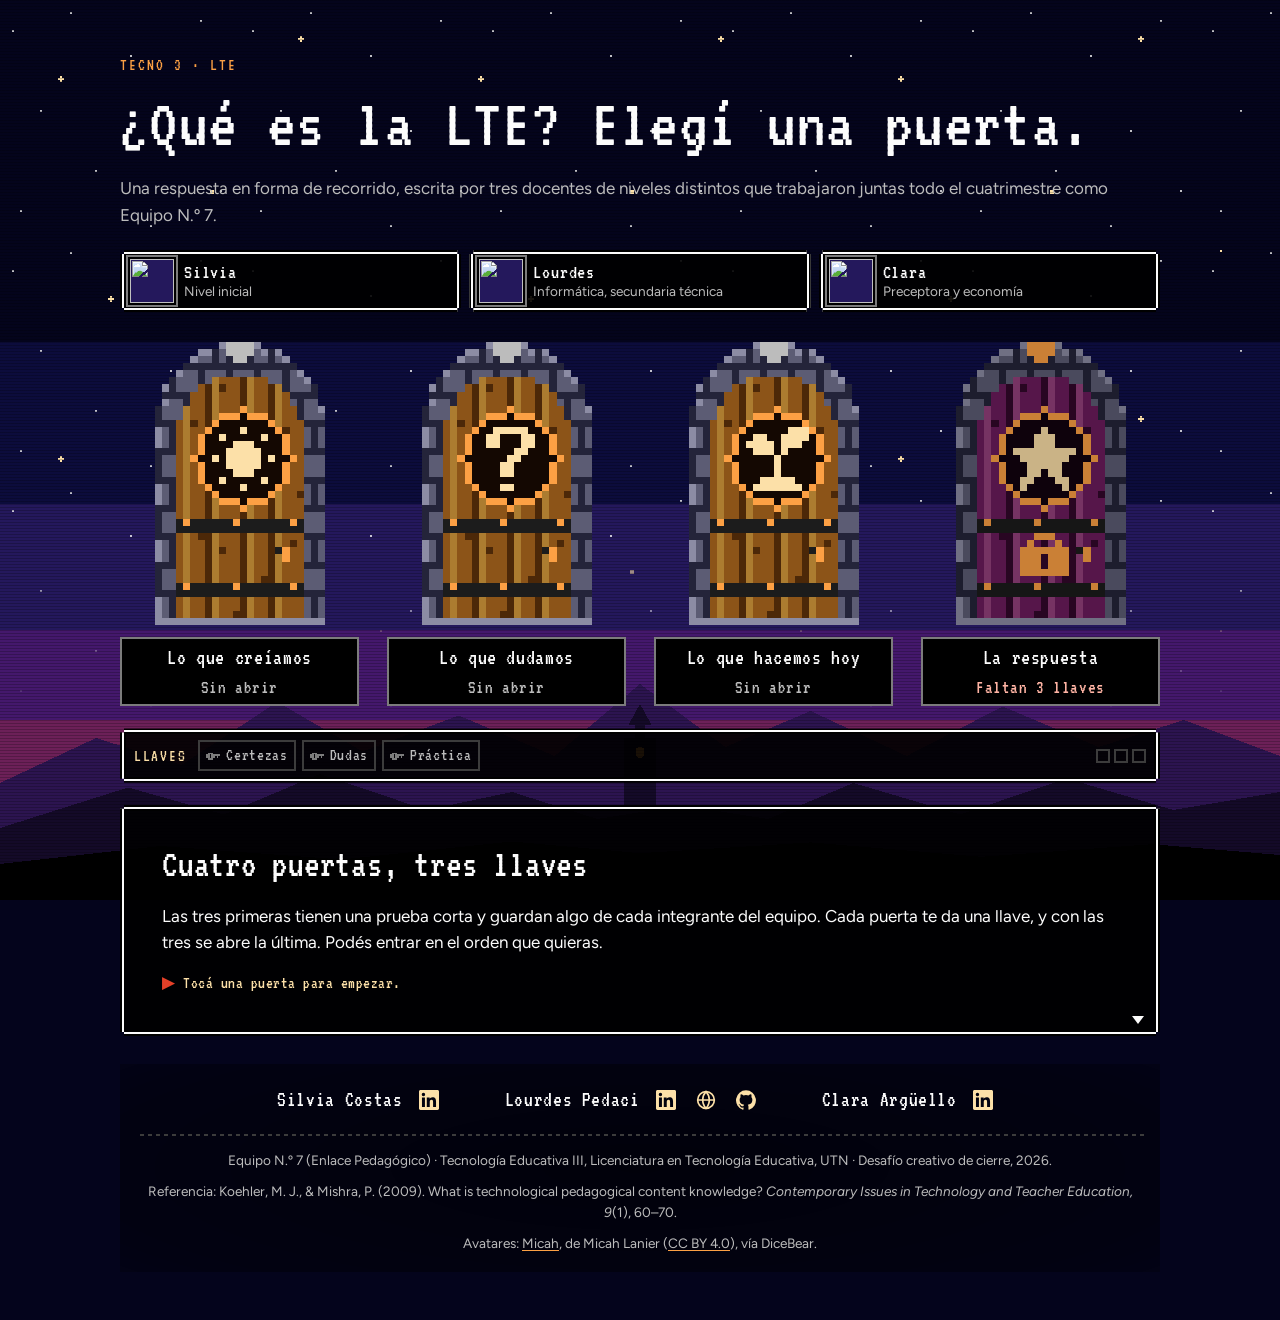
==== index.html @ 6fefd62e "Renombra el sitio a «Final de recorrido» Co-Authored-By: Claude Opus 5.5 <noreply@anthropic.com>" ====
<!doctype html>
<html lang="es">
<head>
  <meta charset="utf-8">
  <meta name="viewport" content="width=device-width, initial-scale=1, viewport-fit=cover">
  <title>Final de recorrido · ¿Qué es la LTE?</title>
  <meta name="description" content="Una respuesta en forma de recorrido, escrita por tres docentes de niveles distintos que trabajaron juntas todo el cuatrimestre como Equipo N.º 7.">
  <meta name="theme-color" content="#070C18">
  <meta name="color-scheme" content="dark">
  <meta property="og:title" content="Final de recorrido · ¿Qué es la LTE?">
  <meta property="og:description" content="Una respuesta en forma de recorrido, escrita por tres docentes de niveles distintos que trabajaron juntas todo el cuatrimestre como Equipo N.º 7.">
  <meta property="og:type" content="website">
  <link rel="icon" href="assets/favicon.svg" type="image/svg+xml">
  <link rel="preconnect" href="https://fonts.googleapis.com">
  <link rel="preconnect" href="https://fonts.gstatic.com" crossorigin>
  <link rel="preconnect" href="https://api.dicebear.com" crossorigin>
  <link rel="stylesheet" href="https://fonts.googleapis.com/css2?family=VT323&family=Figtree:wght@400;500;600&display=swap">
  <link rel="stylesheet" href="css/styles.css?v=18">
  <script src="js/content.js?v=18" defer></script>
  <script src="js/avatars.js?v=18" defer></script>
  <script src="js/doors.js?v=18" defer></script>
  <script src="js/app.js?v=18" defer></script>
</head>
<body>
<div class="scene" aria-hidden="true">
  <div class="scanlines"></div>
  <div class="stars s1"></div>
  <div class="stars s2"></div>
  <svg class="ridge" viewBox="0 0 1200 300" preserveAspectRatio="none">
    <path class="far" d="M0 170L90 120L170 150L260 80L340 135L430 95L520 140L600 60L680 130L760 90L850 140L940 85L1030 130L1110 100L1200 140V300H0Z"></path>
    <path class="mid" d="M0 220L120 175L210 205L300 160L400 200L480 180L560 210L640 195L720 210L800 170L900 205L1000 165L1100 200L1200 180V300H0Z"></path>
    <path class="mid" d="M585 196V120h10v-14h-6l11-24 11 24h-6v14h10v76Z"></path>
    <rect class="tower-light" x="596" y="130" width="8" height="12" rx="4"></rect>
    <path class="near" d="M0 260L150 240L320 255L480 235L600 248L760 236L920 252L1080 238L1200 250V300H0Z"></path>
  </svg>
  <div class="embers"><i style="left:8%;animation-duration:14s;animation-delay:0s;--dx:30px"></i><i style="left:18%;animation-duration:18s;animation-delay:4s;--dx:-20px"></i><i style="left:31%;animation-duration:12s;animation-delay:7s;--dx:25px"></i><i style="left:44%;animation-duration:16s;animation-delay:2s;--dx:-30px"></i><i style="left:52%;animation-duration:20s;animation-delay:9s;--dx:15px"></i><i style="left:63%;animation-duration:13s;animation-delay:5s;--dx:-25px"></i><i style="left:72%;animation-duration:17s;animation-delay:1s;--dx:35px"></i><i style="left:84%;animation-duration:15s;animation-delay:8s;--dx:-15px"></i><i style="left:93%;animation-duration:19s;animation-delay:3s;--dx:20px"></i><i style="left:38%;animation-duration:22s;animation-delay:11s;--dx:-10px"></i></div>
</div>

<div class="wrap">
  <header>
    <div class="eyebrow">Tecno 3 · LTE</div>
    <h1>¿Qué es la LTE? Elegí una puerta.</h1>
    <p class="lede">Una respuesta en forma de recorrido, escrita por tres docentes de niveles distintos que trabajaron juntas todo el cuatrimestre como Equipo N.º 7.</p>
    <ul class="team" id="team" aria-label="Equipo"></ul>
  </header>

  <nav class="doors" id="doors" aria-label="Puertas"></nav>

  <div class="hud" id="hud">
    <div class="keys" id="keys" role="group" aria-label="Llaves conseguidas"></div>
    <div class="meter" aria-hidden="true"><span></span><span></span><span></span></div>
  </div>

  <main class="room" id="room" aria-labelledby="room-title"></main>
  <p class="sr-only" id="sr-live" role="status" aria-live="polite"></p>

  <footer>
    <svg class="icon-sprite" aria-hidden="true" focusable="false">
      <symbol id="i-linkedin" viewBox="0 0 24 24"><path fill="currentColor" d="M20.45 20.45h-3.55v-5.57c0-1.33-.03-3.04-1.85-3.04-1.85 0-2.14 1.45-2.14 2.94v5.67H9.35V9h3.41v1.56h.05c.48-.9 1.64-1.85 3.37-1.85 3.6 0 4.27 2.37 4.27 5.46v6.28zM5.34 7.43a2.06 2.06 0 1 1 0-4.13 2.06 2.06 0 0 1 0 4.13zm1.78 13.02H3.56V9h3.56v11.45zM22.22 0H1.77C.79 0 0 .77 0 1.73v20.54C0 23.23.79 24 1.77 24h20.45c.98 0 1.78-.77 1.78-1.73V1.73C24 .77 23.2 0 22.22 0z"/></symbol>
      <symbol id="i-github" viewBox="0 0 24 24"><path fill="currentColor" d="M12 .3a12 12 0 0 0-3.8 23.38c.6.12.83-.26.83-.57l-.02-2.04c-3.34.72-4.04-1.61-4.04-1.61-.55-1.39-1.33-1.76-1.33-1.76-1.09-.74.08-.73.08-.73 1.2.09 1.84 1.24 1.84 1.24 1.07 1.83 2.8 1.3 3.49 1 .11-.78.42-1.31.76-1.61-2.66-.3-5.47-1.33-5.47-5.93 0-1.31.47-2.38 1.24-3.22-.14-.3-.54-1.52.1-3.18 0 0 1.01-.32 3.3 1.23a11.5 11.5 0 0 1 6 0c2.28-1.55 3.29-1.23 3.29-1.23.64 1.66.24 2.88.12 3.18a4.65 4.65 0 0 1 1.23 3.22c0 4.61-2.8 5.63-5.48 5.92.42.36.81 1.1.81 2.22l-.01 3.29c0 .31.2.69.82.57A12 12 0 0 0 12 .3"/></symbol>
      <symbol id="i-web" viewBox="0 0 24 24"><g fill="none" stroke="currentColor" stroke-width="2"><circle cx="12" cy="12" r="10"/><path d="M2 12h20M12 2c2.8 3 4 6.4 4 10s-1.2 7-4 10c-2.8-3-4-6.4-4-10s1.2-7 4-10z"/></g></symbol>
    </svg>
    <div class="footer-notes">
      <ul class="profiles" aria-label="Perfiles profesionales del equipo">
        <li>
          <span class="profile-name">Silvia Costas</span>
          <span class="profile-links">
            <a href="https://www.linkedin.com/in/silvia-costas/" target="_blank" rel="noopener" aria-label="LinkedIn de Silvia Costas" title="LinkedIn"><svg aria-hidden="true" focusable="false"><use href="#i-linkedin"/></svg></a>
          </span>
        </li>
        <li>
          <span class="profile-name">Lourdes Pedaci</span>
          <span class="profile-links">
            <a href="https://www.linkedin.com/in/lourdes-pedaci/" target="_blank" rel="noopener" aria-label="LinkedIn de Lourdes Pedaci" title="LinkedIn"><svg aria-hidden="true" focusable="false"><use href="#i-linkedin"/></svg></a>
            <a href="https://lpedaci.github.io/portfolio/" target="_blank" rel="noopener" aria-label="Portfolio de Lourdes Pedaci" title="Portfolio"><svg aria-hidden="true" focusable="false"><use href="#i-web"/></svg></a>
            <a href="https://github.com/lpedaci" target="_blank" rel="noopener" aria-label="GitHub de Lourdes Pedaci" title="GitHub"><svg aria-hidden="true" focusable="false"><use href="#i-github"/></svg></a>
          </span>
        </li>
        <li>
          <span class="profile-name">Clara Argüello</span>
          <span class="profile-links">
            <a href="https://www.linkedin.com/in/clara-arg%C3%BCello-684894367/" target="_blank" rel="noopener" aria-label="LinkedIn de Clara Argüello" title="LinkedIn"><svg aria-hidden="true" focusable="false"><use href="#i-linkedin"/></svg></a>
          </span>
        </li>
      </ul>
      <p class="foot">Equipo N.º 7 (Enlace Pedagógico) · Tecnología Educativa III, Licenciatura en Tecnología Educativa, UTN · Desafío creativo de cierre, 2026.</p>
      <p class="foot">Referencia: Koehler, M. J., &amp; Mishra, P. (2009). What is technological pedagogical content knowledge? <em>Contemporary Issues in Technology and Teacher Education, 9</em>(1), 60&ndash;70.</p>
      <p class="foot">Avatares: <a href="https://www.dicebear.com/styles/micah/" target="_blank" rel="noopener">Micah</a>, de Micah Lanier (<a href="https://creativecommons.org/licenses/by/4.0/" target="_blank" rel="noopener">CC BY 4.0</a>), vía DiceBear.</p>
    </div>
  </footer>
</div>
</body>
</html>
---- css/styles.css ----
/* ==========================================================================
   Final de recorrido · Estilos
   Estética: aventura de 8 bits (era NES). Paleta limitada, cajas de diálogo
   negras con marco blanco fino, gráficos pixelados y cursor ▶ de selección.
   Solo modo oscuro. Mobile first.
   ========================================================================== */

/* 1. Tokens ---------------------------------------------------------------- */
:root {
  color-scheme: dark;

  /* Paleta 8 bits */
  --black: #000000;
  --night-1: #04041C;
  --night-2: #0C0C3C;
  --night-3: #24185C;
  --night-4: #44186C;
  --white: #FCFCFC;
  --cream: #FCE0A8;
  --gray: #BCBCBC;
  --gray-dark: #7C7C7C;
  --gray-deep: #3C3C3C;
  --red: #E44028;
  --red-text: #FFB4A4;
  --orange: #FCA044;
  --green: #00A844;
  --green-hi: #58D854;
  --blue: #3CBCFC;

  /* Roles */
  --bg: var(--night-1);
  --ink: var(--white);
  --ink-soft: var(--gray);
  --panel: rgba(0, 0, 0, .9);
  --frame: var(--white);
  --frame-soft: var(--gray-dark);
  --accent: var(--orange);
  --cursor: var(--red);
  --done: var(--green-hi);

  /* Tipografía */
  --pixel: "VT323", "Courier New", monospace;
  --body: "Figtree", system-ui, -apple-system, "Segoe UI", sans-serif;

  /* Marco de diálogo: esquinas recortadas en escalón (4px) */
  --notch: polygon(0 4px, 4px 4px, 4px 0, calc(100% - 4px) 0, calc(100% - 4px) 4px, 100% 4px,
    100% calc(100% - 4px), calc(100% - 4px) calc(100% - 4px), calc(100% - 4px) 100%, 4px 100%,
    4px calc(100% - 4px), 0 calc(100% - 4px));
}

/* 2. Base ------------------------------------------------------------------ */
*, *::before, *::after { box-sizing: border-box; }
html { -webkit-text-size-adjust: 100%; text-size-adjust: 100%; }
body {
  margin: 0;
  min-height: 100vh;
  background-color: var(--bg);
  color: var(--ink);
  font: 400 16px/1.55 var(--body);
  padding: max(24px, env(safe-area-inset-top, 0px)) max(16px, env(safe-area-inset-right, 0px))
    max(48px, env(safe-area-inset-bottom, 0px)) max(16px, env(safe-area-inset-left, 0px));
}
img, svg { max-width: 100%; }
::selection { background: var(--orange); color: var(--black); }
p, li, .after, .choice-text { text-wrap: pretty; }
[hidden] { display: none !important; }
.sr-only {
  position: absolute; width: 1px; height: 1px; padding: 0; margin: -1px;
  overflow: hidden; clip: rect(0 0 0 0); white-space: nowrap; border: 0;
}
.wrap { max-width: 800px; margin: 0 auto; position: relative; z-index: 1; }

/* 3. Escena: cielo en franjas, estrellas pixel y sierras ---------------- */
.scene {
  position: fixed; inset: 0; z-index: 0; pointer-events: none; overflow: hidden;
  background: linear-gradient(180deg,
    var(--night-1) 0 38%, var(--night-2) 38% 56%, var(--night-3) 56% 70%,
    var(--night-4) 70% 80%, #6C2058 80% 88%, #A43C3C 88% 100%);
}
.stars { position: absolute; inset: 0; background-repeat: repeat; image-rendering: pixelated; }
.stars.s1 {
  background-image: url("data:image/svg+xml,%3Csvg xmlns='http://www.w3.org/2000/svg' width='240' height='240' shape-rendering='crispEdges'%3E%3Cg fill='%23fff'%3E%3Crect x='12' y='30' width='2' height='2'/%3E%3Crect x='70' y='12' width='2' height='2'/%3E%3Crect x='130' y='55' width='2' height='2'/%3E%3Crect x='200' y='20' width='2' height='2'/%3E%3Crect x='40' y='110' width='2' height='2'/%3E%3Crect x='170' y='130' width='2' height='2'/%3E%3Crect x='95' y='170' width='2' height='2'/%3E%3Crect x='220' y='190' width='2' height='2'/%3E%3Crect x='20' y='210' width='2' height='2'/%3E%3Crect x='150' y='225' width='2' height='2'/%3E%3C/g%3E%3C/svg%3E");
  opacity: .75;
  -webkit-mask-image: linear-gradient(180deg, #000 0 60%, transparent 80%);
          mask-image: linear-gradient(180deg, #000 0 60%, transparent 80%);
}
.stars.s2 {
  background-image: url("data:image/svg+xml,%3Csvg xmlns='http://www.w3.org/2000/svg' width='420' height='380' shape-rendering='crispEdges'%3E%3Cg fill='%23FCE0A8'%3E%3Cpath d='M60 76h2v2h2v2h-2v2h-2v-2h-2v-2h2z'/%3E%3Cpath d='M300 36h2v2h2v2h-2v2h-2v-2h-2v-2h2z'/%3E%3Crect x='210' y='190' width='4' height='4'/%3E%3Crect x='380' y='250' width='2' height='2'/%3E%3Cpath d='M110 296h2v2h2v2h-2v2h-2v-2h-2v-2h2z'/%3E%3C/g%3E%3C/svg%3E");
  animation: twinkle 2.4s steps(2) infinite;
  -webkit-mask-image: linear-gradient(180deg, #000 0 55%, transparent 75%);
          mask-image: linear-gradient(180deg, #000 0 55%, transparent 75%);
}
@keyframes twinkle { 50% { opacity: .3; } }
.ridge { position: absolute; left: 0; right: 0; bottom: 0; width: 100%; height: 30vh; min-height: 160px; shape-rendering: crispEdges; }
.ridge .far { fill: #2C1450; }
.ridge .mid { fill: #140A28; }
.ridge .near { fill: var(--black); }
.ridge .tower-light { fill: var(--orange); animation: flicker 1.8s steps(2) infinite; }
@keyframes flicker { 50% { fill: var(--cream); } }
.embers { position: absolute; inset: 0; }
.embers i {
  position: absolute; bottom: -10px; width: 4px; height: 4px;
  background: var(--orange);
  opacity: 0; animation: ember steps(24) infinite;
}
@keyframes ember {
  0% { transform: translate(0, 0); opacity: 0; }
  10% { opacity: 1; }
  100% { transform: translate(var(--dx, 20px), -70vh); opacity: 0; }
}
.scanlines {
  position: absolute; inset: 0; z-index: 2;
  background: repeating-linear-gradient(180deg, rgba(0, 0, 0, .22) 0 1px, transparent 1px 3px);
}

/* 4. Caja de diálogo reutilizable ------------------------------------------ */
/* Fondo negro, marco blanco de 2px con 2px de aire interior y esquinas en escalón. */
.room, .hud, .team li, .voice {
  position: relative;
  background: var(--panel);
  clip-path: var(--notch);
  box-shadow: inset 0 0 0 2px var(--black), inset 0 0 0 4px var(--frame), inset 0 0 0 6px var(--black);
}

/* 5. Encabezado ------------------------------------------------------------ */
.eyebrow {
  font: 400 17px/1 var(--pixel);
  letter-spacing: .12em;
  text-transform: uppercase;
  color: var(--accent);
}
h1 {
  font: 400 clamp(2.6rem, 10.92vw, 4.42rem)/1.05 var(--pixel);
  letter-spacing: .02em;
  text-wrap: balance;
  margin: 14px 0 14px;
  color: var(--white);
}
.lede { margin: 0; color: var(--ink-soft); }

/* Selección de personajes */
.team {
  display: grid;
  grid-template-columns: repeat(3, minmax(0, 1fr));
  gap: 8px;
  list-style: none;
  margin: 22px 0 0;
  padding: 0;
}
.team li {
  display: flex; flex-direction: column; align-items: center; text-align: center;
  gap: 4px; min-width: 0; padding: 10px 6px;
}
.team .who { display: flex; flex-direction: column; align-items: center; min-width: 0; }
.team strong { font: 400 1.25rem/1.1 var(--pixel); letter-spacing: .04em; color: var(--white); }
.team .who span { color: var(--ink-soft); font-size: .78rem; line-height: 1.3; }
.avatar {
  flex: none; width: 44px; height: 44px; display: block;
  image-rendering: pixelated;
  background: var(--night-3);
  box-shadow: 0 0 0 2px var(--black), 0 0 0 4px var(--gray-dark);
}

/* 6. Pasillo de puertas ---------------------------------------------------- */
.doors {
  display: grid;
  grid-template-columns: repeat(4, minmax(0, 1fr));
  gap: 8px;
  margin: 30px 0 8px;
}
.door {
  appearance: none; background: none; border: 0; padding: 0; margin: 0;
  font: inherit; color: inherit; cursor: pointer;
  display: flex; flex-direction: column; gap: 0; align-items: stretch;
  text-align: center; min-width: 0;
  -webkit-tap-highlight-color: transparent;
}
.dsvg {
  display: block; width: 100%; height: auto; max-width: 144px; margin-inline: auto;
  overflow: visible; image-rendering: pixelated;
  transition: transform .2s steps(2);
}
.pool { opacity: 0; transition: opacity .4s steps(3) .2s; }
.leaf-g { transform-box: fill-box; transform-origin: 0% 50%; transition: transform .6s steps(6); }
.lock { display: none; }

.door[data-state="open"] .pool { opacity: 1; }
.door[data-state="open"] .leaf-g { transform: scaleX(.125); }
.door[data-state="locked"] .lock { display: inline; }
.door[data-state="locked"] .dsvg { filter: brightness(.8); }
.door[data-door="f"][data-state="closed"] .dsvg { animation: beckon 1.2s steps(2) infinite; }
@keyframes beckon { 50% { filter: brightness(1.35); } }
@media (hover: hover) {
  .door[data-state="closed"]:hover .leaf-g { transform: scaleX(.875); }
  .door:hover .dsvg { transform: translateY(-4px); }
}
.door[data-state="closed"]:focus-visible .leaf-g { transform: scaleX(.875); }
.door:active .dsvg { transform: translateY(2px); }
.door:focus-visible { outline: 2px dashed var(--white); outline-offset: 4px; }

/* Nombre de la puerta y cursor ▶ en la puerta activa */
/* Placa negra con marco gris: nombre arriba, estado abajo. */
.door-label, .door-state { background: var(--black); }
.door-label {
  flex: 1;
  display: flex; align-items: center; justify-content: center;
  margin-top: 12px;
  padding: 8px 6px 4px;
  font: 400 18px/1.15 var(--pixel);
  letter-spacing: .03em;
  color: var(--white);
  overflow-wrap: break-word; hyphens: auto;
  box-shadow: inset 2px 0 0 var(--gray-dark), inset -2px 0 0 var(--gray-dark), inset 0 2px 0 var(--gray-dark);
}
.door[aria-current="true"] .door-label { color: var(--cream); }
.door[aria-current="true"] .door-label { box-shadow: inset 2px 0 0 var(--white), inset -2px 0 0 var(--white), inset 0 2px 0 var(--white); }
.door[aria-current="true"] .door-state { box-shadow: inset 2px 0 0 var(--white), inset -2px 0 0 var(--white), inset 0 -2px 0 var(--white); }
.door[aria-current="true"] .door-label::before {
  content: "▶"; content: "▶" / "";
  color: var(--cursor); margin-right: 4px;
  animation: blink .8s steps(2) infinite;
}
.door-state {
  padding: 2px 6px 8px;
  font: 400 17px/1.15 var(--pixel); letter-spacing: .03em;
  color: var(--gray);
  overflow-wrap: break-word;
  box-shadow: inset 2px 0 0 var(--gray-dark), inset -2px 0 0 var(--gray-dark), inset 0 -2px 0 var(--gray-dark);
}
.door[data-state="open"] .door-state { color: var(--done); }
.door[data-state="locked"] .door-state { color: var(--red-text); }
.door[data-door="f"][data-state="closed"] .door-state { color: var(--orange); }

/* 7. HUD de llaves (inventario fijo arriba) --------------------------------- */
.hud {
  position: sticky;
  top: max(8px, env(safe-area-inset-top, 0px));
  z-index: 10;
  display: flex; flex-wrap: wrap; align-items: center; justify-content: space-between;
  gap: 8px 14px;
  margin: 22px 0;
  padding: 12px 14px;
}
.keys { display: flex; flex-wrap: wrap; gap: 6px; align-items: center; }
.keys-title {
  font: 400 17px/1 var(--pixel); letter-spacing: .1em; text-transform: uppercase;
  color: var(--cream); margin-right: 6px;
}
.key {
  display: inline-flex; gap: 6px; align-items: center;
  padding: 5px 8px;
  font: 400 17px/1.2 var(--pixel);
  letter-spacing: .04em;
  color: var(--gray);
  box-shadow: inset 0 0 0 2px var(--gray-deep);
}
.key svg { width: 14px; height: 14px; flex: none; color: var(--gray-dark); image-rendering: pixelated; }
.key[data-got="true"] { color: var(--white); box-shadow: inset 0 0 0 2px var(--gray-dark); }
.key[data-got="true"] svg { color: var(--orange); }
.key.pop { animation: pop .6s steps(6); }
@keyframes pop { 0%, 100% { transform: none; } 20% { transform: translateY(-6px); } 40% { transform: translateY(0); } 60% { transform: translateY(-3px); } }

/* Contador de tres celdas */
.meter { display: flex; gap: 4px; }
.meter span { width: 14px; height: 14px; box-shadow: inset 0 0 0 2px var(--gray-deep); }
.hud[data-count="1"] .meter span:nth-child(-n+1),
.hud[data-count="2"] .meter span:nth-child(-n+2),
.hud[data-count="3"] .meter span { background: var(--red); box-shadow: inset 0 0 0 2px #FC7460; }

/* 8. Sala = caja de diálogo ------------------------------------------------ */
.room {
  padding: 28px 22px 32px;
  display: flex; flex-direction: column; gap: 16px;
  min-width: 0;
  scroll-margin-top: 84px;
}
.room::after {
  content: ""; position: absolute; right: 16px; bottom: 12px;
  border-left: 6px solid transparent; border-right: 6px solid transparent;
  border-top: 8px solid var(--white);
  animation: blink .8s steps(2) infinite;
}
@keyframes blink { 50% { opacity: 0; } }
.room.enter > * { animation: rise .3s steps(3) both; }
.room.enter > *:nth-child(2) { animation-delay: .06s; }
.room.enter > *:nth-child(3) { animation-delay: .12s; }
.room.enter > *:nth-child(n+4) { animation-delay: .18s; }
.reveal, .got { animation: rise .3s steps(3) both; }
@keyframes rise { from { opacity: 0; transform: translateY(6px); } to { opacity: 1; transform: none; } }

.room h2 {
  font: 400 clamp(1.89rem, 6.76vw, 2.41rem)/1.15 var(--pixel);
  letter-spacing: .02em;
  text-wrap: balance;
  margin: 0;
  color: var(--white);
}
.room h2:focus { outline: none; }
.room h2:focus-visible { outline: 2px dashed var(--white); outline-offset: 4px; }
.room p { margin: 0; }

.note { font: 400 1.49rem/1.3 var(--pixel); letter-spacing: .03em; color: var(--cream); }
.note::before { content: "▶ "; content: "▶ " / ""; color: var(--cursor); animation: blink .8s steps(2) infinite; }
.tag {
  display: block;
  font: 400 16px/1.3 var(--pixel);
  letter-spacing: .12em; text-transform: uppercase;
  color: var(--orange);
  margin: 0 0 4px;
}
.msg { min-height: 1.5em; color: var(--red-text); font: 400 1.3rem/1.4 var(--pixel); }
.got {
  display: flex; gap: 8px; align-items: center; align-self: flex-start;
  font: 400 1.3rem/1.3 var(--pixel); letter-spacing: .02em;
  color: var(--done);
}
.got svg { width: 18px; height: 18px; flex: none; color: var(--orange); }

/* Opciones tipo menú: cursor ▶ rojo a la izquierda */
.choices, .switches { display: grid; gap: 10px; }
.choice, .frag, .sw {
  appearance: none; position: relative;
  width: 100%; min-width: 0; min-height: 48px;
  text-align: left;
  font: 500 1rem/1.45 var(--body);
  color: var(--ink);
  background: transparent;
  border: 0;
  box-shadow: inset 0 0 0 2px var(--gray-deep);
  padding: 12px 14px 12px 32px;
  cursor: pointer;
  transition: box-shadow .1s steps(1), background .1s steps(1);
  -webkit-tap-highlight-color: transparent;
}
.choice::before, .frag::before, .sw::before {
  content: "▶"; content: "▶" / "";
  position: absolute; left: 12px; top: 14px;
  font: 400 16px/1 var(--pixel);
  color: var(--cursor);
  opacity: 0;
}
@media (hover: hover) {
  .choice:hover, .frag:hover, .sw:hover { box-shadow: inset 0 0 0 2px var(--gray); }
  .choice:hover::before, .frag:hover::before, .sw:hover::before { opacity: 1; }
  .primary:hover { background: var(--white); }
}
.choice:focus-visible::before, .frag:focus-visible::before, .sw:focus-visible::before { opacity: 1; }
.choice:focus-visible, .frag:focus-visible, .sw:focus-visible, .primary:focus-visible, textarea:focus-visible {
  outline: 2px dashed var(--white); outline-offset: 3px;
}
.choice:active, .frag:active, .sw:active, .primary:active { transform: translateY(2px); }
.choice[aria-pressed="true"], .frag[aria-pressed="true"] { box-shadow: inset 0 0 0 2px var(--white); background: rgba(252, 160, 68, .08); }
.choice[aria-pressed="true"]::before { opacity: 1; }
.choice[aria-pressed="true"] .choice-text { text-decoration: line-through; text-decoration-color: var(--red); text-decoration-thickness: 2px; color: var(--ink-soft); }
.frag[aria-pressed="true"] { cursor: default; }
.reveal {
  display: flex; flex-direction: column; gap: 6px;
  padding: 4px 0 4px 16px;
  box-shadow: inset 4px 0 0 var(--orange);
}
.after { font: 600 1.1rem/1.45 var(--body); }

/* Fragmentos para ordenar */
.frag { display: flex; gap: 12px; align-items: flex-start; padding-left: 14px; }
.frag::before { display: none; }
.badge {
  flex: none; display: grid; place-items: center;
  width: 28px; height: 28px; margin-top: 1px;
  box-shadow: inset 0 0 0 2px var(--gray-deep);
  font: 400 18px/1 var(--pixel);
}
.badge[data-on="true"] { background: var(--red); color: var(--white); box-shadow: inset 0 0 0 2px var(--white); }
.frag.shake { box-shadow: inset 0 0 0 2px var(--red); }
.shake { animation: shake .3s steps(4); }
@keyframes shake { 0%, 100% { transform: translateX(0); } 25% { transform: translateX(-6px); } 75% { transform: translateX(6px); } }

/* Interruptores: palanca de dos posiciones */
.sw { display: flex; gap: 14px; align-items: center; justify-content: space-between; }
.sw-text { min-width: 0; }
.sw .soft { color: var(--ink-soft); }
.sw .strong { font-weight: 600; }
.track {
  flex: none; position: relative; width: 48px; height: 24px;
  background: var(--black);
  box-shadow: inset 0 0 0 2px var(--gray-dark);
}
.thumb {
  position: absolute; top: 4px; left: 4px; width: 16px; height: 16px;
  background: var(--gray-dark);
  transition: transform .15s steps(3), background .1s steps(1);
}
.sw[aria-checked="true"] .track { box-shadow: inset 0 0 0 2px var(--green-hi); }
.sw[aria-checked="true"] .thumb { transform: translateX(24px); background: var(--green-hi); }

/* Botón principal */
.primary {
  appearance: none; align-self: flex-start;
  background: var(--cream); color: var(--black);
  border: 0; border-radius: 0;
  clip-path: var(--notch);
  padding: 13px 22px; min-height: 48px;
  font: 400 1.37rem/1 var(--pixel); letter-spacing: .06em; text-transform: uppercase;
  cursor: pointer;
  transition: background .1s steps(1), transform .1s steps(1);
}
.primary::before { content: "▶ "; content: "▶ " / ""; color: var(--red); }
.primary[data-act="open"] { animation: beckon 1.2s steps(2) infinite; }

/* Sala final */
.answer {
  margin: 0;
  font: 400 clamp(1.69rem, 6.5vw, 2.21rem)/1.4 var(--pixel);
  letter-spacing: .02em;
  text-wrap: pretty;
  color: var(--cream);
}
.answer::before {
  content: ""; display: block; width: 52px; height: 4px; margin-bottom: 14px;
  background: repeating-linear-gradient(90deg, var(--red) 0 4px, transparent 4px 8px);
}
.summary > .tag { margin: 0 0 10px; }
.recap { display: grid; gap: 12px; margin: 0; padding: 0; list-style: none; }
.recap li { display: grid; gap: 2px; padding-top: 10px; min-width: 0; background: linear-gradient(90deg, var(--gray-deep) 50%, transparent 50%) top / 8px 2px repeat-x; }
.voices { display: grid; gap: 10px; grid-template-columns: 1fr; }
.voice { padding: 16px; min-width: 0; }
.voice p { margin: 0; }
.field { display: flex; flex-direction: column; gap: 8px; }
.field label { font: 400 1.37rem/1.3 var(--pixel); color: var(--cream); }
textarea {
  width: 100%;
  font: 400 1rem/1.5 var(--body);
  color: var(--ink);
  background: var(--black);
  border: 0; border-radius: 0;
  box-shadow: inset 0 0 0 2px var(--gray-dark);
  padding: 12px 14px;
  resize: vertical;
}
textarea:focus { box-shadow: inset 0 0 0 2px var(--white); }
textarea::placeholder { color: var(--gray-dark); }
.fine { color: var(--ink-soft); font-size: .9rem; }

/* Estallido de píxeles al ganar llaves y abrir la puerta final */
.burst { position: fixed; z-index: 50; width: 0; height: 0; pointer-events: none; }
.burst i {
  position: absolute; left: -3px; top: -3px; width: 6px; height: 6px;
  background: var(--c, var(--orange));
  animation: burst .7s steps(7) forwards;
}
@keyframes burst {
  from { transform: translate(0, 0); opacity: 1; }
  to { transform: translate(var(--x), var(--y)); opacity: 0; }
}

/* 9. Pie --------------------------------------------------------------------- */
footer { margin-top: 28px; }
.footer-notes {
  padding: 14px 16px 18px;
  text-align: center;
  background: radial-gradient(80% 100% at 50% 50%, rgba(0, 0, 0, .62), rgba(0, 0, 0, .35) 70%, transparent 100%);
}
.footer-notes .foot { font-size: .8rem; }
/* Créditos del equipo: una línea centrada de nombres con sus enlaces */
.icon-sprite { position: absolute; width: 0; height: 0; overflow: hidden; }
.profiles {
  list-style: none; margin: 0 0 14px; padding: 0 0 14px;
  display: flex; flex-wrap: wrap; justify-content: center; gap: 8px 28px;
  background: linear-gradient(90deg, var(--gray-deep) 50%, transparent 50%) bottom / 8px 2px repeat-x;
}
.profiles li { display: flex; align-items: center; gap: 2px; }
@media (min-width: 1024px) { .profiles { column-gap: 56px; } }
.profile-name { font: 400 1.35rem/1 var(--pixel); letter-spacing: .03em; color: var(--white); margin-right: 4px; }
.profile-links { display: flex; }
.profile-links a {
  display: grid; place-items: center;
  width: 40px; height: 44px;
  color: var(--cream);
  transition: color .1s steps(1), background .1s steps(1);
}
.profile-links svg { width: 20px; height: 20px; }
@media (hover: hover) {
  .profile-links a:hover { color: var(--black); background: var(--cream); }
}
.profile-links a:active { transform: translateY(2px); }
.profile-links a:focus-visible { outline: 2px dashed var(--white); outline-offset: -2px; }
.foot { margin: 0; color: var(--ink-soft); font-size: .85rem; }
.foot + .foot { margin-top: 10px; }
.foot a { color: inherit; text-decoration-color: var(--orange); text-underline-offset: 2px; }
.foot a:hover { color: var(--white); }
.foot a:focus-visible { outline: 2px dashed var(--white); outline-offset: 2px; }

/* 10. Responsive ------------------------------------------------------------- */
/* Celulares: HUD compacto en una línea */
@media (max-width: 599px) {
  .hud { padding: 10px 12px; }
  .keys { flex-wrap: nowrap; gap: 4px; }
  .keys-title { font-size: 14px; letter-spacing: .1em; margin-right: 2px; }
  .key { padding: 4px 6px; font-size: 14px; gap: 4px; }
  .key svg { width: 12px; height: 12px; }
  .meter { display: none; }
  .avatar { width: 40px; height: 40px; }
  .room { padding: 24px 16px 30px; }
  .reveal { padding-left: 12px; }
  .voice { padding: 14px 12px; }
  .door-label { padding: 6px 3px 3px; }
  .door-state { padding: 2px 3px 6px; }
}
/* Celulares chicos */
@media (max-width: 380px) {
  .door-label { font-size: 15px; }
  .door-state { font-size: 15px; }
  .keys { flex-wrap: wrap; }
  .team .who span { font-size: .72rem; }
}
/* Tablet en adelante */
@media (min-width: 600px) {
  body { padding-top: 40px; }
  .team li { flex-direction: row; text-align: left; gap: 10px; padding: 9px 12px 9px 10px; }
  .team .who { align-items: flex-start; }
  .team .who span { font-size: .85rem; }
  .doors { gap: 16px; }
  .door-label { font-size: 20px; }
  .door-state { font-size: 18px; }
  .room { padding: 32px 32px 36px; }
  .voices { grid-template-columns: repeat(3, minmax(0, 1fr)); }
}
/* Escritorio */
@media (min-width: 1024px) {
  body { padding-top: 56px; }
  .wrap { max-width: 1040px; }
  .doors { gap: 28px; }
  .dsvg { max-width: 170px; }
  .door-label { font-size: 22px; }
  .door-state { font-size: 19px; }
  .room { padding: 38px 42px 42px; }
  /* Con líneas más largas, un punto más de cuerpo para mantener la lectura cómoda */
  .lede, .room p, .choice, .frag, .sw, .recap li, .voice p, textarea { font-size: 17px; }
  .after { font-size: 1.2rem; }
  .footer-notes .foot { font-size: .85rem; }
}
/* Celular en horizontal */
@media (max-height: 480px) and (orientation: landscape) {
  .hud { position: static; }
  .dsvg { max-width: 100px; }
}

/* 11. Movimiento reducido -------------------------------------------------- */
@media (prefers-reduced-motion: reduce) {
  *, *::before, *::after { transition: none !important; animation: none !important; }
  .embers, .burst { display: none; }
}
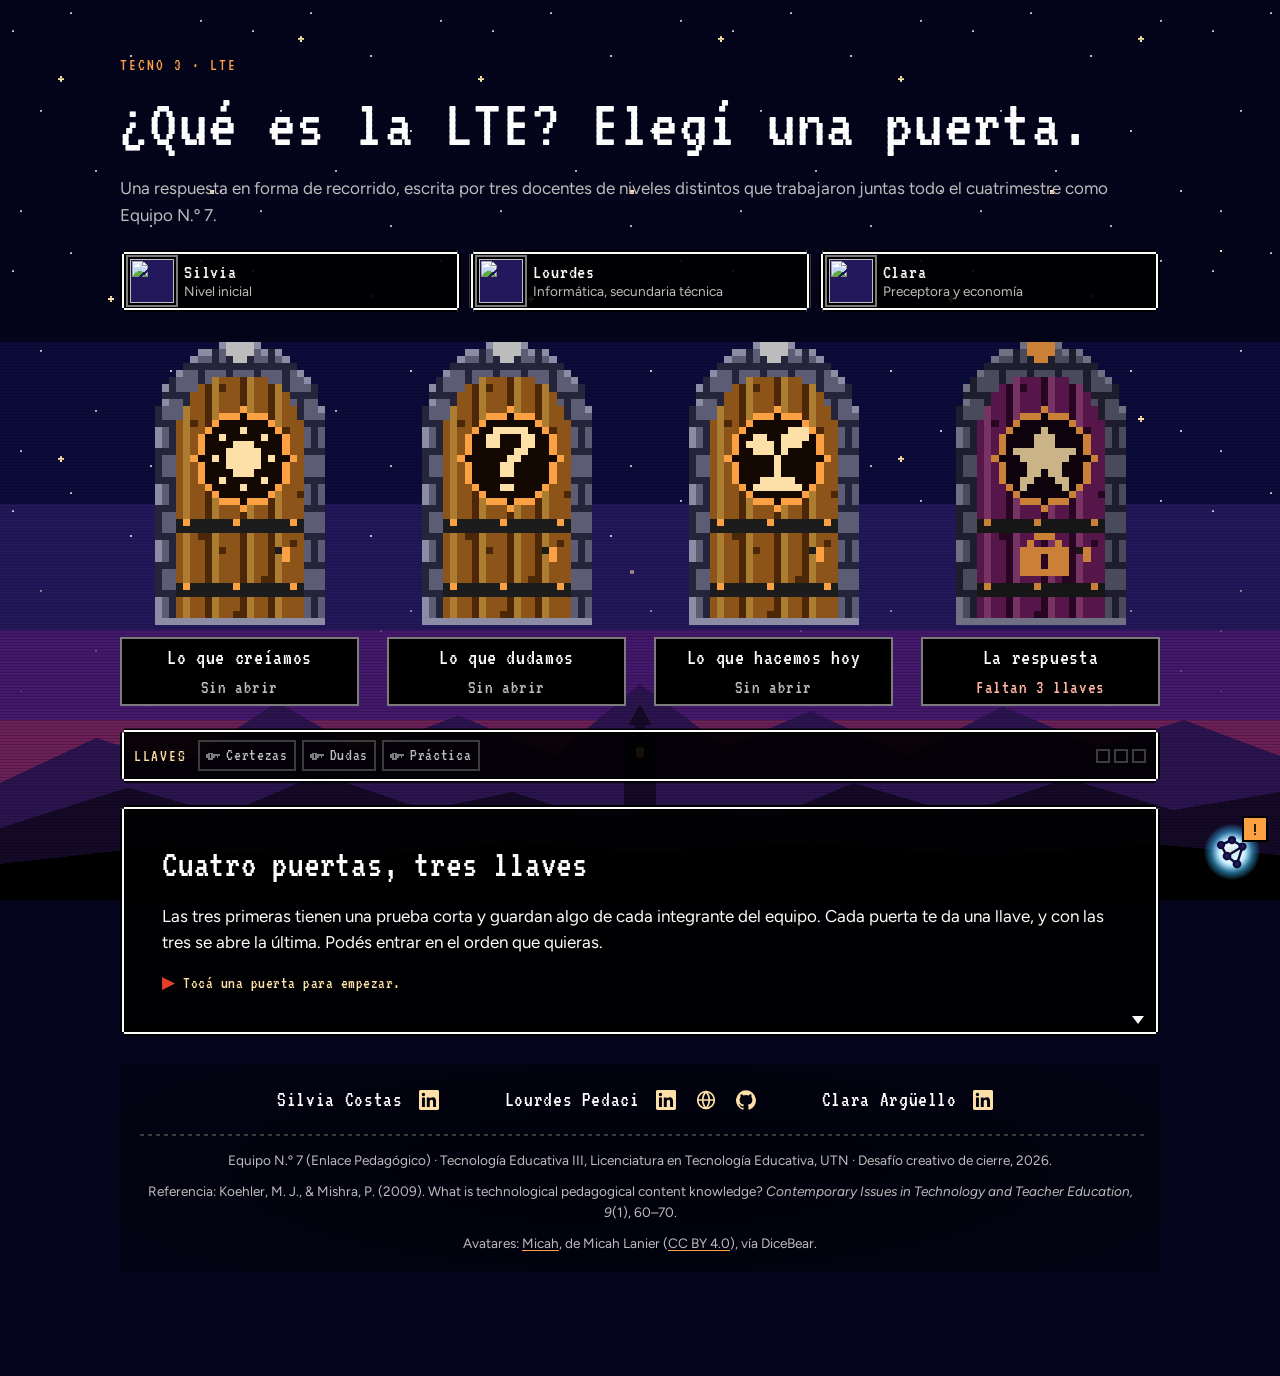
==== commit a4d0a65c: "Suma a Ada como guía flotante del recorrido - Logo de Ada redibujado en SVG dentro de una luz que fl" ====
--- a/index.html
+++ b/index.html
@@ -5,21 +5,77 @@
   <meta name="viewport" content="width=device-width, initial-scale=1, viewport-fit=cover">
   <title>Final de recorrido · ¿Qué es la LTE?</title>
   <meta name="description" content="Una respuesta en forma de recorrido, escrita por tres docentes de niveles distintos que trabajaron juntas todo el cuatrimestre como Equipo N.º 7.">
-  <meta name="theme-color" content="#070C18">
+  <meta name="author" content="Equipo N.º 7 (Enlace Pedagógico): Silvia Costas, Lourdes Pedaci y Clara Argüello">
+  <meta name="robots" content="index, follow, max-image-preview:large">
+  <link rel="canonical" href="https://lpedaci.github.io/ted3-final/">
+  <meta name="theme-color" content="#04041C">
   <meta name="color-scheme" content="dark">
+
+  <!-- Open Graph (Facebook, LinkedIn, WhatsApp) -->
+  <meta property="og:type" content="website">
+  <meta property="og:locale" content="es_AR">
+  <meta property="og:site_name" content="Final de recorrido">
   <meta property="og:title" content="Final de recorrido · ¿Qué es la LTE?">
   <meta property="og:description" content="Una respuesta en forma de recorrido, escrita por tres docentes de niveles distintos que trabajaron juntas todo el cuatrimestre como Equipo N.º 7.">
-  <meta property="og:type" content="website">
+  <meta property="og:url" content="https://lpedaci.github.io/ted3-final/">
+  <meta property="og:image" content="https://lpedaci.github.io/ted3-final/assets/og-card.png">
+  <meta property="og:image:width" content="1200">
+  <meta property="og:image:height" content="630">
+  <meta property="og:image:type" content="image/png">
+  <meta property="og:image:alt" content="¿Qué es la LTE? Elegí una puerta. Cuatro puertas en pixel art sobre un cielo nocturno de videojuego.">
+
+  <!-- Tarjeta para X / Twitter -->
+  <meta name="twitter:card" content="summary_large_image">
+  <meta name="twitter:title" content="Final de recorrido · ¿Qué es la LTE?">
+  <meta name="twitter:description" content="Una respuesta en forma de recorrido, escrita por tres docentes de niveles distintos que trabajaron juntas todo el cuatrimestre como Equipo N.º 7.">
+  <meta name="twitter:image" content="https://lpedaci.github.io/ted3-final/assets/og-card.png">
+  <meta name="twitter:image:alt" content="¿Qué es la LTE? Elegí una puerta. Cuatro puertas en pixel art sobre un cielo nocturno de videojuego.">
+
+  <!-- Íconos y manifiesto -->
   <link rel="icon" href="assets/favicon.svg" type="image/svg+xml">
+  <link rel="icon" href="assets/icon-192.png" type="image/png" sizes="192x192">
+  <link rel="apple-touch-icon" href="assets/apple-touch-icon.png">
+  <link rel="manifest" href="site.webmanifest">
+
+  <!-- Datos estructurados para buscadores -->
+  <script type="application/ld+json">
+  {
+    "@context": "https://schema.org",
+    "@type": "LearningResource",
+    "name": "Final de recorrido · ¿Qué es la LTE?",
+    "description": "Una respuesta en forma de recorrido, escrita por tres docentes de niveles distintos que trabajaron juntas todo el cuatrimestre como Equipo N.º 7.",
+    "url": "https://lpedaci.github.io/ted3-final/",
+    "image": "https://lpedaci.github.io/ted3-final/assets/og-card.png",
+    "inLanguage": "es",
+    "learningResourceType": "Recorrido interactivo",
+    "educationalUse": "Reflexión",
+    "interactivityType": "active",
+    "isAccessibleForFree": true,
+    "datePublished": "2026",
+    "about": ["Tecnología educativa", "TPACK", "Formación docente"],
+    "isPartOf": {
+      "@type": "Course",
+      "name": "Tecnología Educativa III",
+      "provider": { "@type": "CollegeOrUniversity", "name": "Universidad Tecnológica Nacional (UTN)" }
+    },
+    "creator": [
+      { "@type": "Person", "name": "Silvia Costas", "sameAs": ["https://www.linkedin.com/in/silvia-costas/"] },
+      { "@type": "Person", "name": "Lourdes Pedaci", "sameAs": ["https://www.linkedin.com/in/lourdes-pedaci/", "https://lpedaci.github.io/portfolio/", "https://github.com/lpedaci"] },
+      { "@type": "Person", "name": "Clara Argüello", "sameAs": ["https://www.linkedin.com/in/clara-arg%C3%BCello-684894367/"] }
+    ]
+  }
+  </script>
+
   <link rel="preconnect" href="https://fonts.googleapis.com">
   <link rel="preconnect" href="https://fonts.gstatic.com" crossorigin>
   <link rel="preconnect" href="https://api.dicebear.com" crossorigin>
   <link rel="stylesheet" href="https://fonts.googleapis.com/css2?family=VT323&family=Figtree:wght@400;500;600&display=swap">
-  <link rel="stylesheet" href="css/styles.css?v=18">
-  <script src="js/content.js?v=18" defer></script>
-  <script src="js/avatars.js?v=18" defer></script>
-  <script src="js/doors.js?v=18" defer></script>
-  <script src="js/app.js?v=18" defer></script>
+  <link rel="stylesheet" href="css/styles.css?v=21">
+  <script src="js/content.js?v=21" defer></script>
+  <script src="js/avatars.js?v=21" defer></script>
+  <script src="js/doors.js?v=21" defer></script>
+  <script src="js/ada.js?v=21" defer></script>
+  <script src="js/app.js?v=21" defer></script>
 </head>
 <body>
 <div class="scene" aria-hidden="true">
--- a/css/styles.css
+++ b/css/styles.css
@@ -452,6 +452,77 @@
   to { transform: translate(var(--x), var(--y)); opacity: 0; }
 }
 
+/* Ada: guía flotante ------------------------------------------------------ */
+.ada {
+  position: fixed; z-index: 40;
+  right: max(16px, env(safe-area-inset-right, 0px));
+  bottom: max(16px, env(safe-area-inset-bottom, 0px));
+  display: flex; flex-direction: column; align-items: flex-end; gap: 10px;
+  pointer-events: none;
+}
+.ada > * { pointer-events: auto; }
+.ada-orb {
+  position: relative; width: 64px; height: 64px; padding: 0; border: 0; cursor: pointer;
+  background: none; color: var(--white); --ada-core: #24185C;
+  display: grid; place-items: center;
+  animation: ada-float 3.2s ease-in-out infinite;
+  -webkit-tap-highlight-color: transparent;
+}
+.ada-glow {
+  position: absolute; inset: 4px; border-radius: 50%;
+  background: radial-gradient(circle, #FCFCFC 0 22%, #B8E8FC 34%, rgba(60, 188, 252, .55) 52%, rgba(60, 188, 252, 0) 72%);
+  animation: ada-breathe 2.4s ease-in-out infinite;
+}
+.ada-logo { position: relative; width: 34px; height: 34px; color: #0C0C3C; }
+.ada-spark {
+  position: absolute; top: 50%; left: 50%; width: 5px; height: 5px; margin: -2px;
+  background: #FCFCFC; box-shadow: 0 0 6px 2px rgba(184, 232, 252, .9);
+  animation: ada-orbit 2.8s linear infinite;
+}
+.ada-spark.s2 { width: 4px; height: 4px; animation-duration: 3.6s; animation-direction: reverse; background: var(--cream); }
+.ada-alert {
+  position: absolute; top: -2px; right: -2px; width: 22px; height: 22px;
+  display: none; place-items: center;
+  font: 400 20px/1 var(--pixel); color: var(--black); background: var(--orange);
+  box-shadow: 0 0 0 2px var(--black);
+  animation: blink .8s steps(2) infinite;
+}
+.ada.has-hint .ada-alert { display: grid; }
+.ada-orb:focus-visible { outline: 2px dashed var(--white); outline-offset: 4px; border-radius: 50%; }
+.ada.cheer .ada-orb { animation: ada-cheer .7s steps(7), ada-float 3.2s ease-in-out .7s infinite; }
+.ada.worry .ada-orb { animation: shake .35s steps(4) 2, ada-float 3.2s ease-in-out .7s infinite; }
+.ada.worry .ada-glow { background: radial-gradient(circle, #FCFCFC 0 22%, #FCC0A8 34%, rgba(228, 64, 40, .5) 52%, rgba(228, 64, 40, 0) 72%); }
+
+.ada-bubble {
+  position: relative;
+  width: min(340px, calc(100vw - 32px));
+  padding: 14px 16px 16px;
+  background: var(--panel);
+  clip-path: var(--notch);
+  box-shadow: inset 0 0 0 2px var(--black), inset 0 0 0 4px #B8E8FC, inset 0 0 0 6px var(--black);
+  animation: rise .25s steps(3) both;
+}
+.ada[data-mood="key"] .ada-bubble { box-shadow: inset 0 0 0 2px var(--black), inset 0 0 0 4px var(--green-hi), inset 0 0 0 6px var(--black); }
+.ada[data-mood="error"] .ada-bubble { box-shadow: inset 0 0 0 2px var(--black), inset 0 0 0 4px var(--red-text), inset 0 0 0 6px var(--black); }
+.ada-name { display: block; font: 400 18px/1 var(--pixel); letter-spacing: .12em; text-transform: uppercase; color: #B8E8FC; margin-bottom: 6px; }
+.ada[data-mood="key"] .ada-name { color: var(--green-hi); }
+.ada[data-mood="error"] .ada-name { color: var(--red-text); }
+.ada-text { margin: 0; font-size: 15px; line-height: 1.45; color: var(--white); }
+
+@keyframes ada-float { 0%, 100% { transform: translateY(0); } 50% { transform: translateY(-8px); } }
+@keyframes ada-breathe { 0%, 100% { transform: scale(.92); opacity: .9; } 50% { transform: scale(1.06); opacity: 1; } }
+@keyframes ada-orbit {
+  from { transform: rotate(0deg) translateX(30px) rotate(0deg); }
+  to { transform: rotate(360deg) translateX(30px) rotate(-360deg); }
+}
+@keyframes ada-cheer { 0% { transform: translateY(0) rotate(0); } 30% { transform: translateY(-18px) rotate(-12deg); } 60% { transform: translateY(-6px) rotate(10deg); } 100% { transform: none; } }
+/* Espacio al final para que Ada no tape el pie */
+body { padding-bottom: max(104px, env(safe-area-inset-bottom, 0px)); }
+@media (max-width: 599px) {
+  .ada-orb { width: 56px; height: 56px; }
+  .ada-logo { width: 30px; height: 30px; }
+}
+
 /* 9. Pie --------------------------------------------------------------------- */
 footer { margin-top: 28px; }
 .footer-notes {
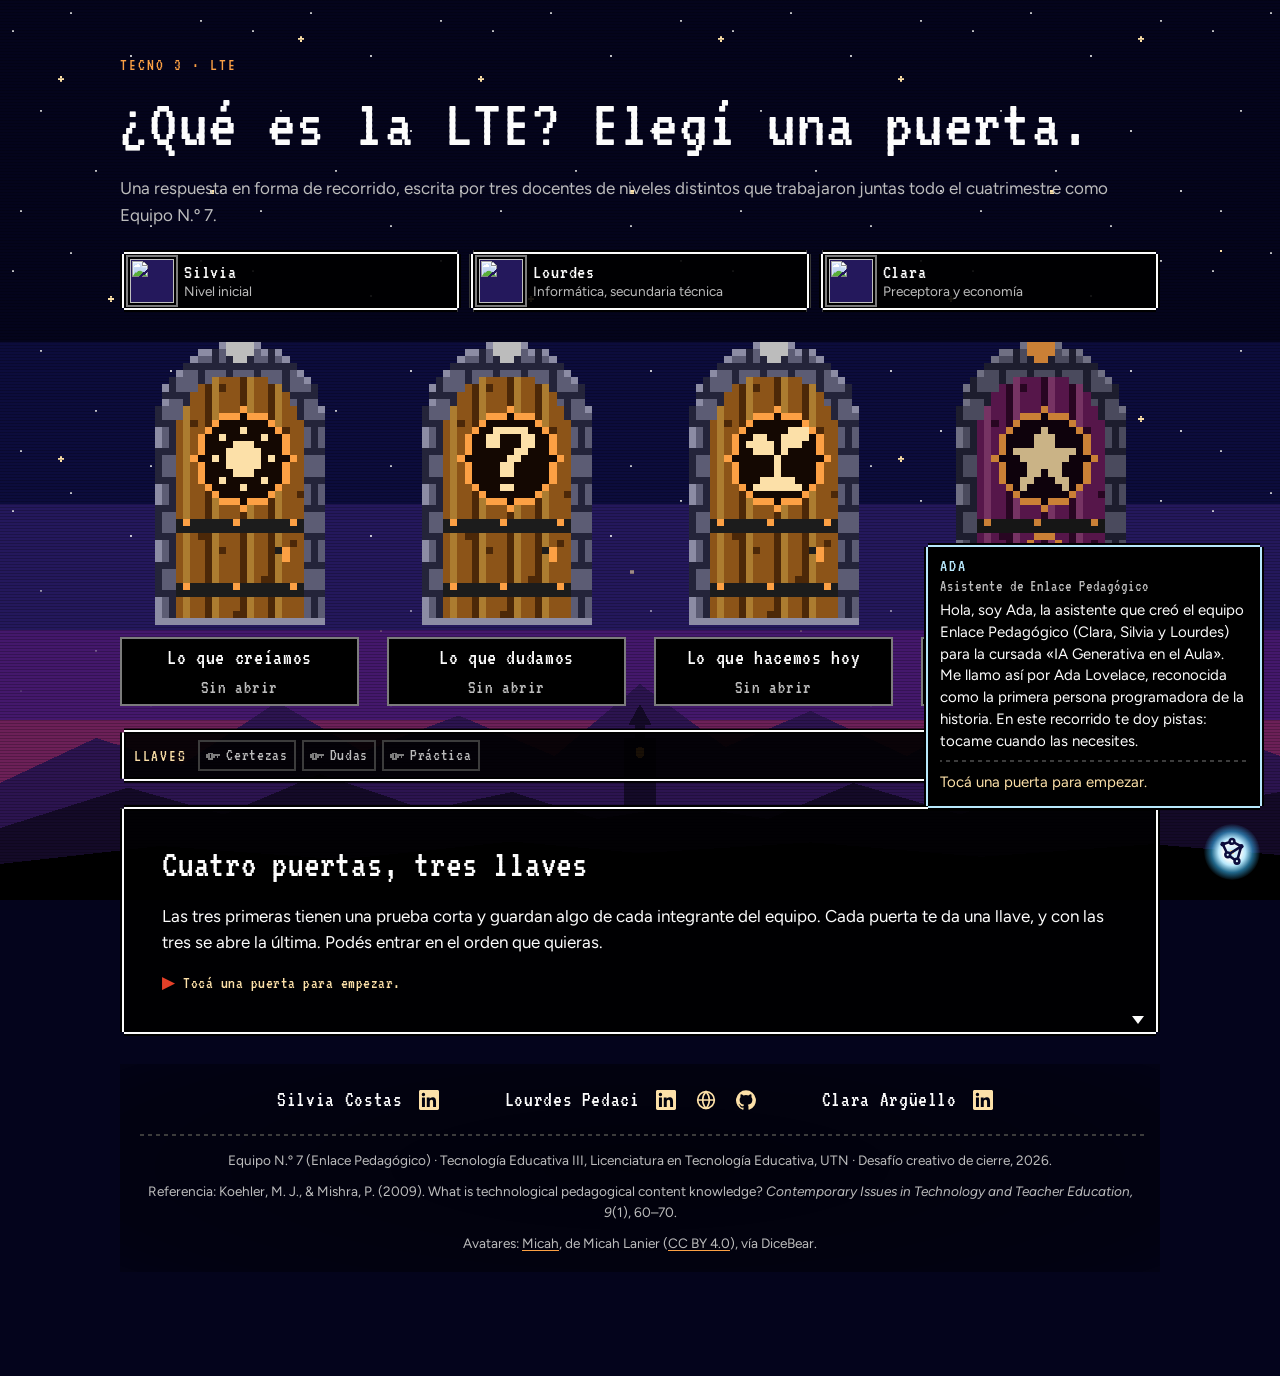
==== commit 461d4969: "Ada se presenta como la asistente creada por el equipo - Logo original de Ada (SVG de la asistente d" ====
--- a/index.html
+++ b/index.html
@@ -70,12 +70,12 @@
   <link rel="preconnect" href="https://fonts.gstatic.com" crossorigin>
   <link rel="preconnect" href="https://api.dicebear.com" crossorigin>
   <link rel="stylesheet" href="https://fonts.googleapis.com/css2?family=VT323&family=Figtree:wght@400;500;600&display=swap">
-  <link rel="stylesheet" href="css/styles.css?v=21">
-  <script src="js/content.js?v=21" defer></script>
-  <script src="js/avatars.js?v=21" defer></script>
-  <script src="js/doors.js?v=21" defer></script>
-  <script src="js/ada.js?v=21" defer></script>
-  <script src="js/app.js?v=21" defer></script>
+  <link rel="stylesheet" href="css/styles.css?v=23">
+  <script src="js/content.js?v=23" defer></script>
+  <script src="js/avatars.js?v=23" defer></script>
+  <script src="js/doors.js?v=23" defer></script>
+  <script src="js/ada.js?v=23" defer></script>
+  <script src="js/app.js?v=23" defer></script>
 </head>
 <body>
 <div class="scene" aria-hidden="true">
--- a/css/styles.css
+++ b/css/styles.css
@@ -473,7 +473,7 @@
   background: radial-gradient(circle, #FCFCFC 0 22%, #B8E8FC 34%, rgba(60, 188, 252, .55) 52%, rgba(60, 188, 252, 0) 72%);
   animation: ada-breathe 2.4s ease-in-out infinite;
 }
-.ada-logo { position: relative; width: 34px; height: 34px; color: #0C0C3C; }
+.ada-logo { position: relative; width: 34px; height: 34px; color: #0C0C3C; --ada-core: #DCF2FC; }
 .ada-spark {
   position: absolute; top: 50%; left: 50%; width: 5px; height: 5px; margin: -2px;
   background: #FCFCFC; box-shadow: 0 0 6px 2px rgba(184, 232, 252, .9);
@@ -497,7 +497,7 @@
   position: relative;
   width: min(340px, calc(100vw - 32px));
   padding: 14px 16px 16px;
-  background: var(--panel);
+  background: var(--black);
   clip-path: var(--notch);
   box-shadow: inset 0 0 0 2px var(--black), inset 0 0 0 4px #B8E8FC, inset 0 0 0 6px var(--black);
   animation: rise .25s steps(3) both;
@@ -507,6 +507,10 @@
 .ada-name { display: block; font: 400 18px/1 var(--pixel); letter-spacing: .12em; text-transform: uppercase; color: #B8E8FC; margin-bottom: 6px; }
 .ada[data-mood="key"] .ada-name { color: var(--green-hi); }
 .ada[data-mood="error"] .ada-name { color: var(--red-text); }
+.ada-name small { display: block; margin-top: 3px; font-size: 16px; letter-spacing: .06em; text-transform: none; color: var(--gray); }
+.ada-intro { margin: 0 0 10px; padding-bottom: 10px; font-size: 15px; line-height: 1.45; color: var(--white);
+  background: linear-gradient(90deg, var(--gray-deep) 50%, transparent 50%) bottom / 8px 2px repeat-x; }
+.ada[data-mood="intro"] .ada-text { color: var(--cream); }
 .ada-text { margin: 0; font-size: 15px; line-height: 1.45; color: var(--white); }
 
 @keyframes ada-float { 0%, 100% { transform: translateY(0); } 50% { transform: translateY(-8px); } }
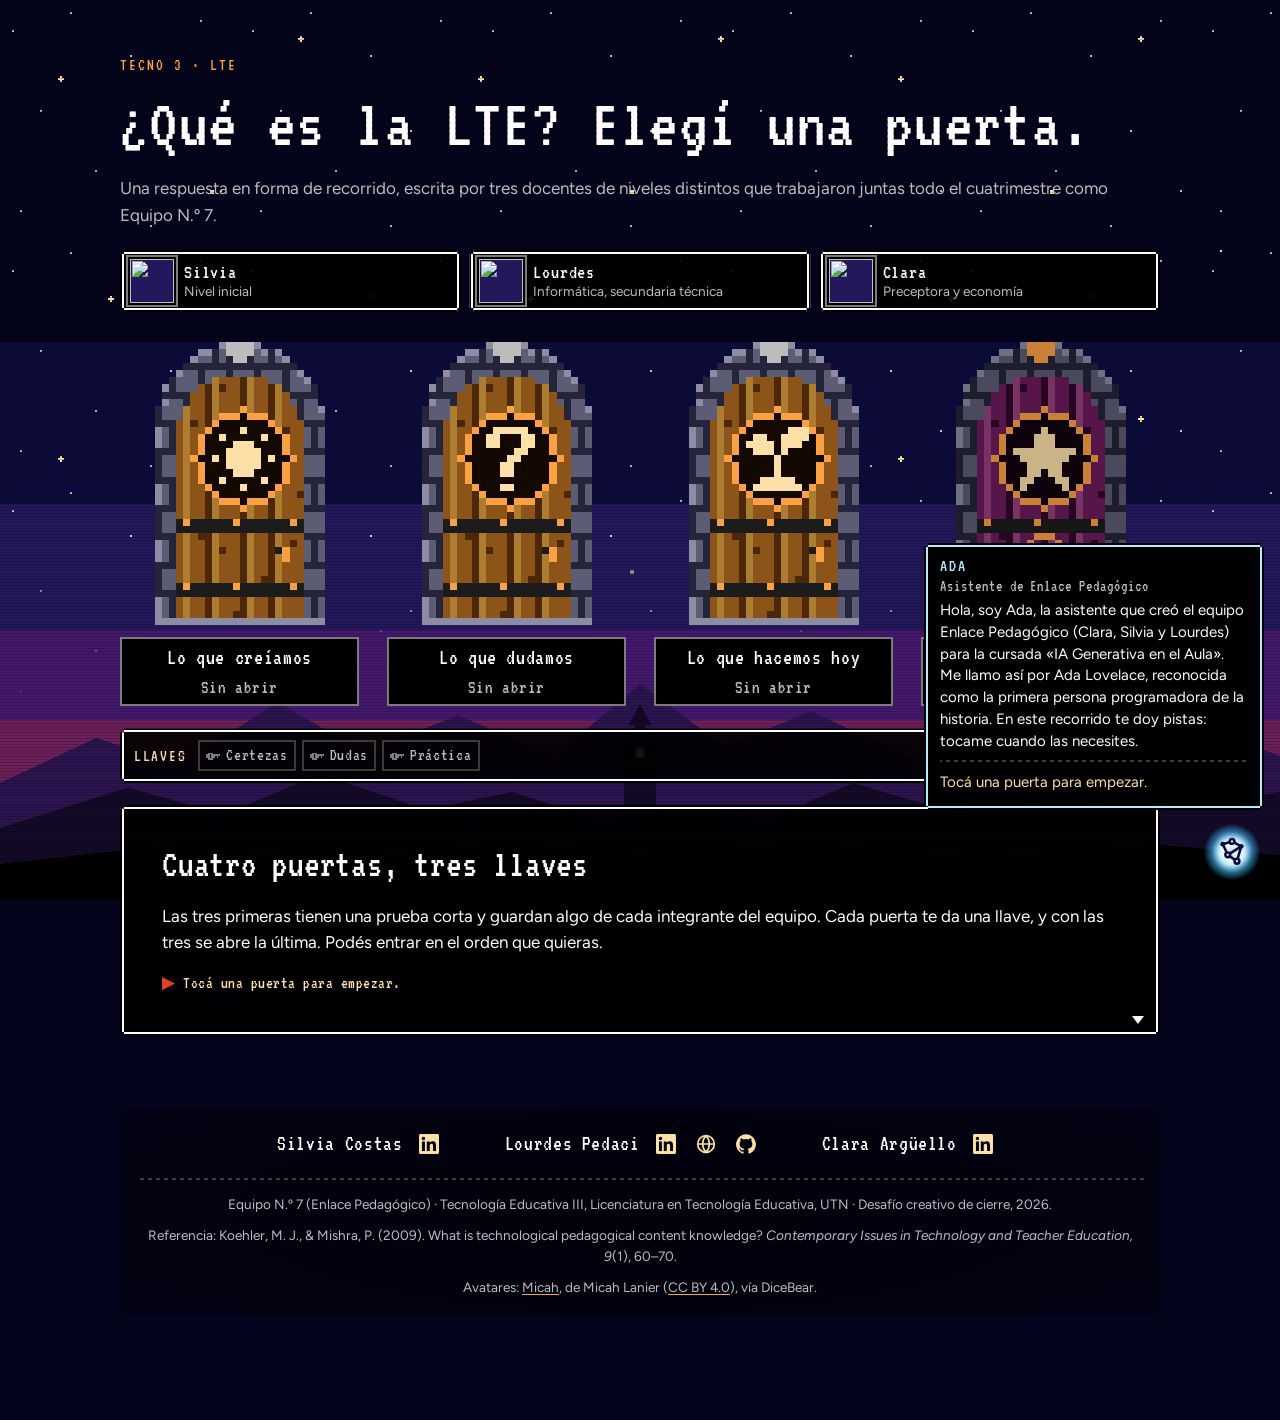
==== commit 07069111: "Más aire entre la sala del juego y el pie con el equipo Co-Authored-By: Claude Opus 5.5 <noreply@ant" ====
--- a/index.html
+++ b/index.html
@@ -70,12 +70,12 @@
   <link rel="preconnect" href="https://fonts.gstatic.com" crossorigin>
   <link rel="preconnect" href="https://api.dicebear.com" crossorigin>
   <link rel="stylesheet" href="https://fonts.googleapis.com/css2?family=VT323&family=Figtree:wght@400;500;600&display=swap">
-  <link rel="stylesheet" href="css/styles.css?v=23">
-  <script src="js/content.js?v=23" defer></script>
-  <script src="js/avatars.js?v=23" defer></script>
-  <script src="js/doors.js?v=23" defer></script>
-  <script src="js/ada.js?v=23" defer></script>
-  <script src="js/app.js?v=23" defer></script>
+  <link rel="stylesheet" href="css/styles.css?v=24">
+  <script src="js/content.js?v=24" defer></script>
+  <script src="js/avatars.js?v=24" defer></script>
+  <script src="js/doors.js?v=24" defer></script>
+  <script src="js/ada.js?v=24" defer></script>
+  <script src="js/app.js?v=24" defer></script>
 </head>
 <body>
 <div class="scene" aria-hidden="true">
--- a/css/styles.css
+++ b/css/styles.css
@@ -528,7 +528,8 @@
 }
 
 /* 9. Pie --------------------------------------------------------------------- */
-footer { margin-top: 28px; }
+footer { margin-top: 56px; }
+@media (min-width: 1024px) { footer { margin-top: 72px; } }
 .footer-notes {
   padding: 14px 16px 18px;
   text-align: center;
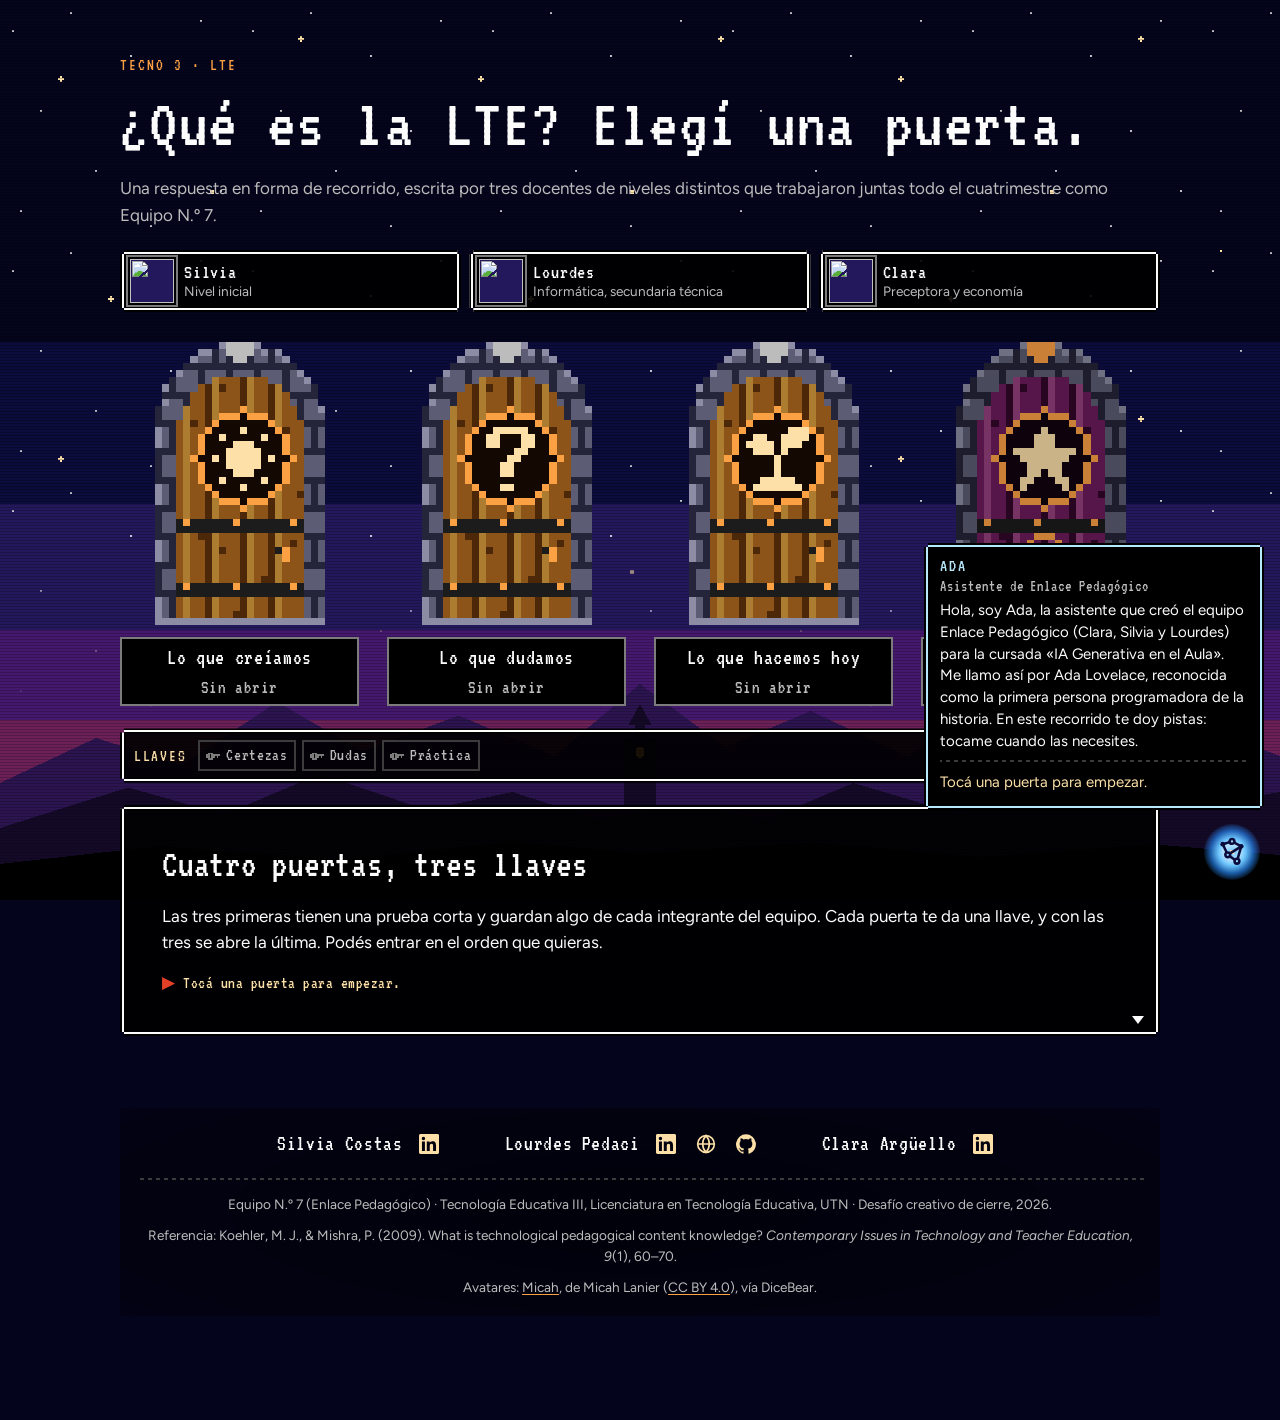
==== commit 91bef0d8: "Ada con un azul más intenso Co-Authored-By: Claude Opus 5.5 <noreply@anthropic.com>" ====
--- a/index.html
+++ b/index.html
@@ -70,12 +70,12 @@
   <link rel="preconnect" href="https://fonts.gstatic.com" crossorigin>
   <link rel="preconnect" href="https://api.dicebear.com" crossorigin>
   <link rel="stylesheet" href="https://fonts.googleapis.com/css2?family=VT323&family=Figtree:wght@400;500;600&display=swap">
-  <link rel="stylesheet" href="css/styles.css?v=24">
-  <script src="js/content.js?v=24" defer></script>
-  <script src="js/avatars.js?v=24" defer></script>
-  <script src="js/doors.js?v=24" defer></script>
-  <script src="js/ada.js?v=24" defer></script>
-  <script src="js/app.js?v=24" defer></script>
+  <link rel="stylesheet" href="css/styles.css?v=27">
+  <script src="js/content.js?v=27" defer></script>
+  <script src="js/avatars.js?v=27" defer></script>
+  <script src="js/doors.js?v=27" defer></script>
+  <script src="js/ada.js?v=27" defer></script>
+  <script src="js/app.js?v=27" defer></script>
 </head>
 <body>
 <div class="scene" aria-hidden="true">
--- a/css/styles.css
+++ b/css/styles.css
@@ -470,23 +470,26 @@
 }
 .ada-glow {
   position: absolute; inset: 4px; border-radius: 50%;
-  background: radial-gradient(circle, #FCFCFC 0 22%, #B8E8FC 34%, rgba(60, 188, 252, .55) 52%, rgba(60, 188, 252, 0) 72%);
+  background: radial-gradient(circle, #CDEBFF 0 18%, #6CC4FC 34%, rgba(40, 140, 252, .65) 54%, rgba(40, 120, 252, 0) 74%);
   animation: ada-breathe 2.4s ease-in-out infinite;
 }
-.ada-logo { position: relative; width: 34px; height: 34px; color: #0C0C3C; --ada-core: #DCF2FC; }
+.ada-logo { position: relative; width: 34px; height: 34px; color: #0C0C3C; --ada-core: #9CD8FC; }
 .ada-spark {
   position: absolute; top: 50%; left: 50%; width: 5px; height: 5px; margin: -2px;
-  background: #FCFCFC; box-shadow: 0 0 6px 2px rgba(184, 232, 252, .9);
+  background: #CDEBFF; box-shadow: 0 0 6px 2px rgba(108, 196, 252, .9);
   animation: ada-orbit 2.8s linear infinite;
 }
 .ada-spark.s2 { width: 4px; height: 4px; animation-duration: 3.6s; animation-direction: reverse; background: var(--cream); }
 .ada-alert {
-  position: absolute; top: -2px; right: -2px; width: 22px; height: 22px;
+  position: absolute; top: 0; right: 0; width: 20px; height: 20px;
   display: none; place-items: center;
-  font: 400 20px/1 var(--pixel); color: var(--black); background: var(--orange);
-  box-shadow: 0 0 0 2px var(--black);
-  animation: blink .8s steps(2) infinite;
-}
+  border-radius: 50%;
+  font: 400 17px/1 var(--pixel); color: #0C0C3C;
+  background: radial-gradient(circle at 35% 30%, #FFF6D0, #FCD87C 70%);
+  box-shadow: 0 0 0 2px rgba(12, 12, 60, .9), 0 0 10px 2px rgba(252, 216, 124, .8);
+  animation: ada-ping 1.6s ease-in-out infinite;
+}
+@keyframes ada-ping { 0%, 100% { transform: scale(1); } 50% { transform: scale(1.18); } }
 .ada.has-hint .ada-alert { display: grid; }
 .ada-orb:focus-visible { outline: 2px dashed var(--white); outline-offset: 4px; border-radius: 50%; }
 .ada.cheer .ada-orb { animation: ada-cheer .7s steps(7), ada-float 3.2s ease-in-out .7s infinite; }
